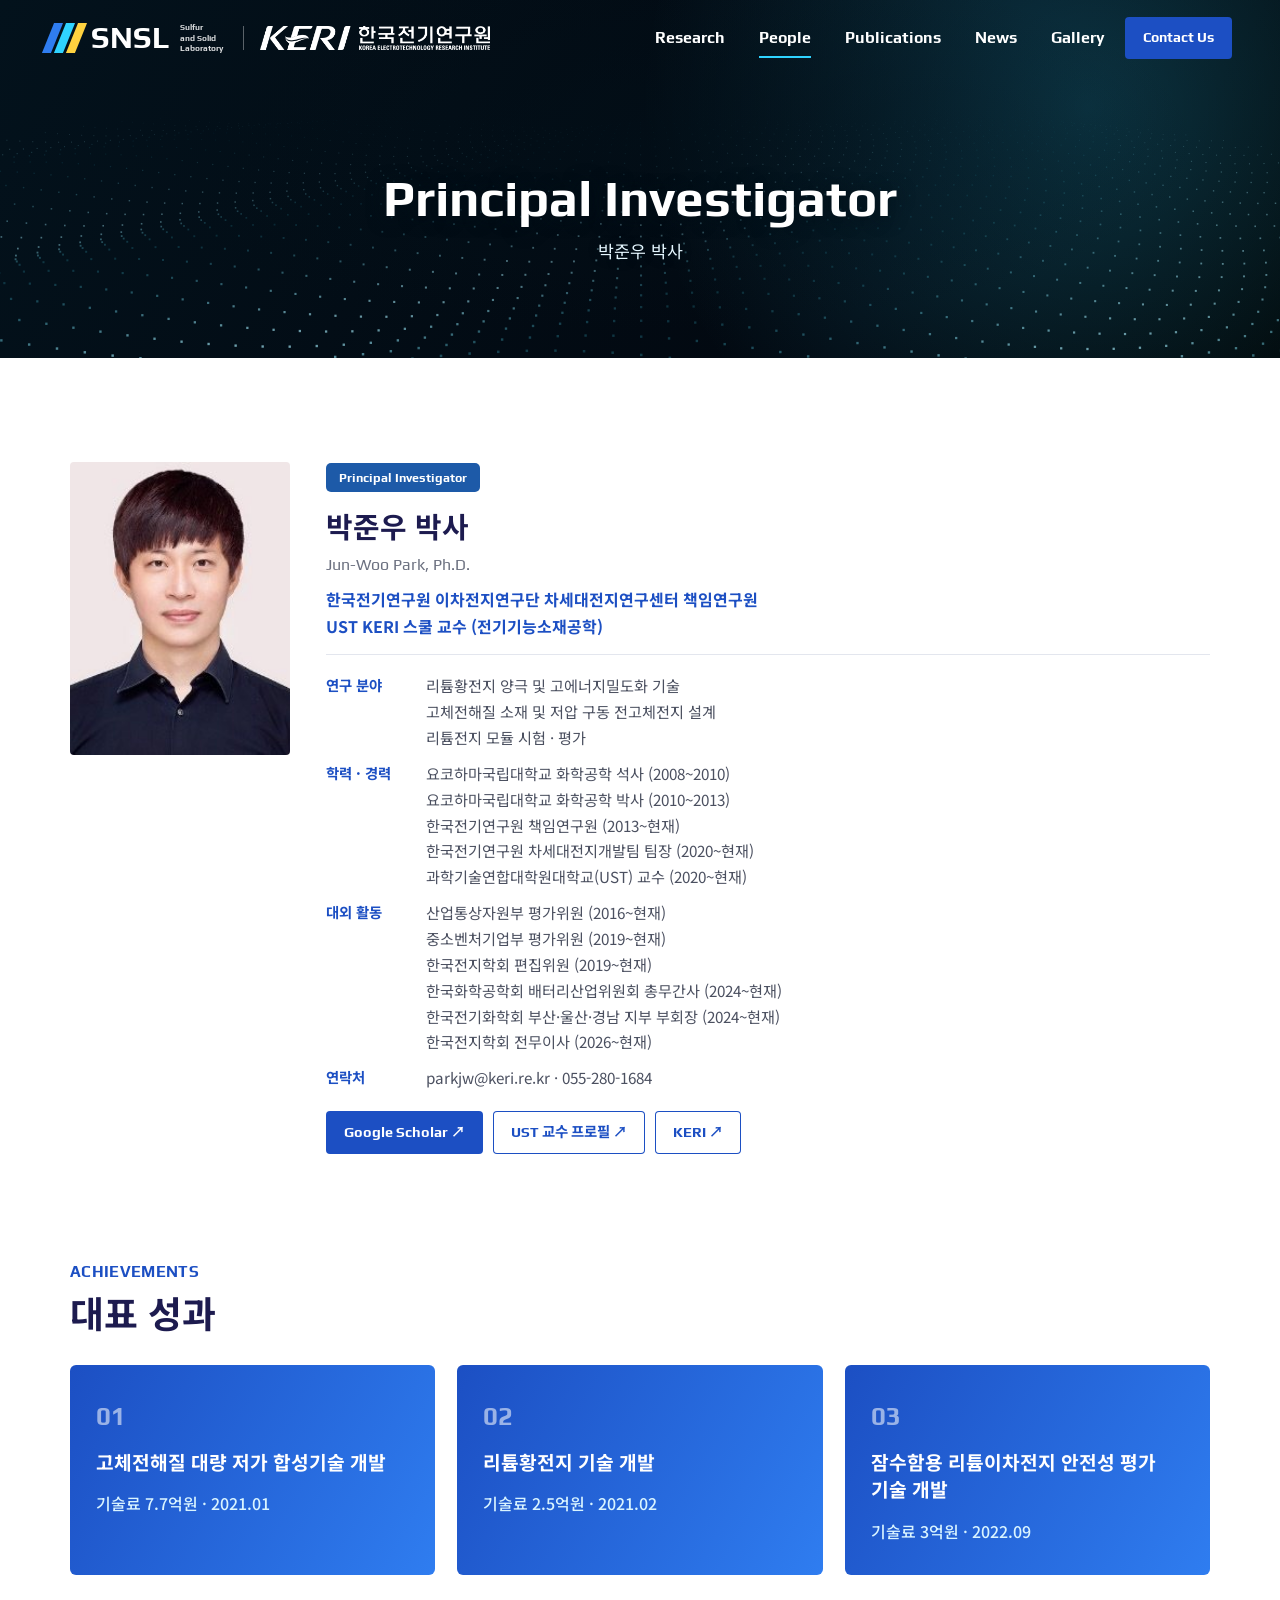
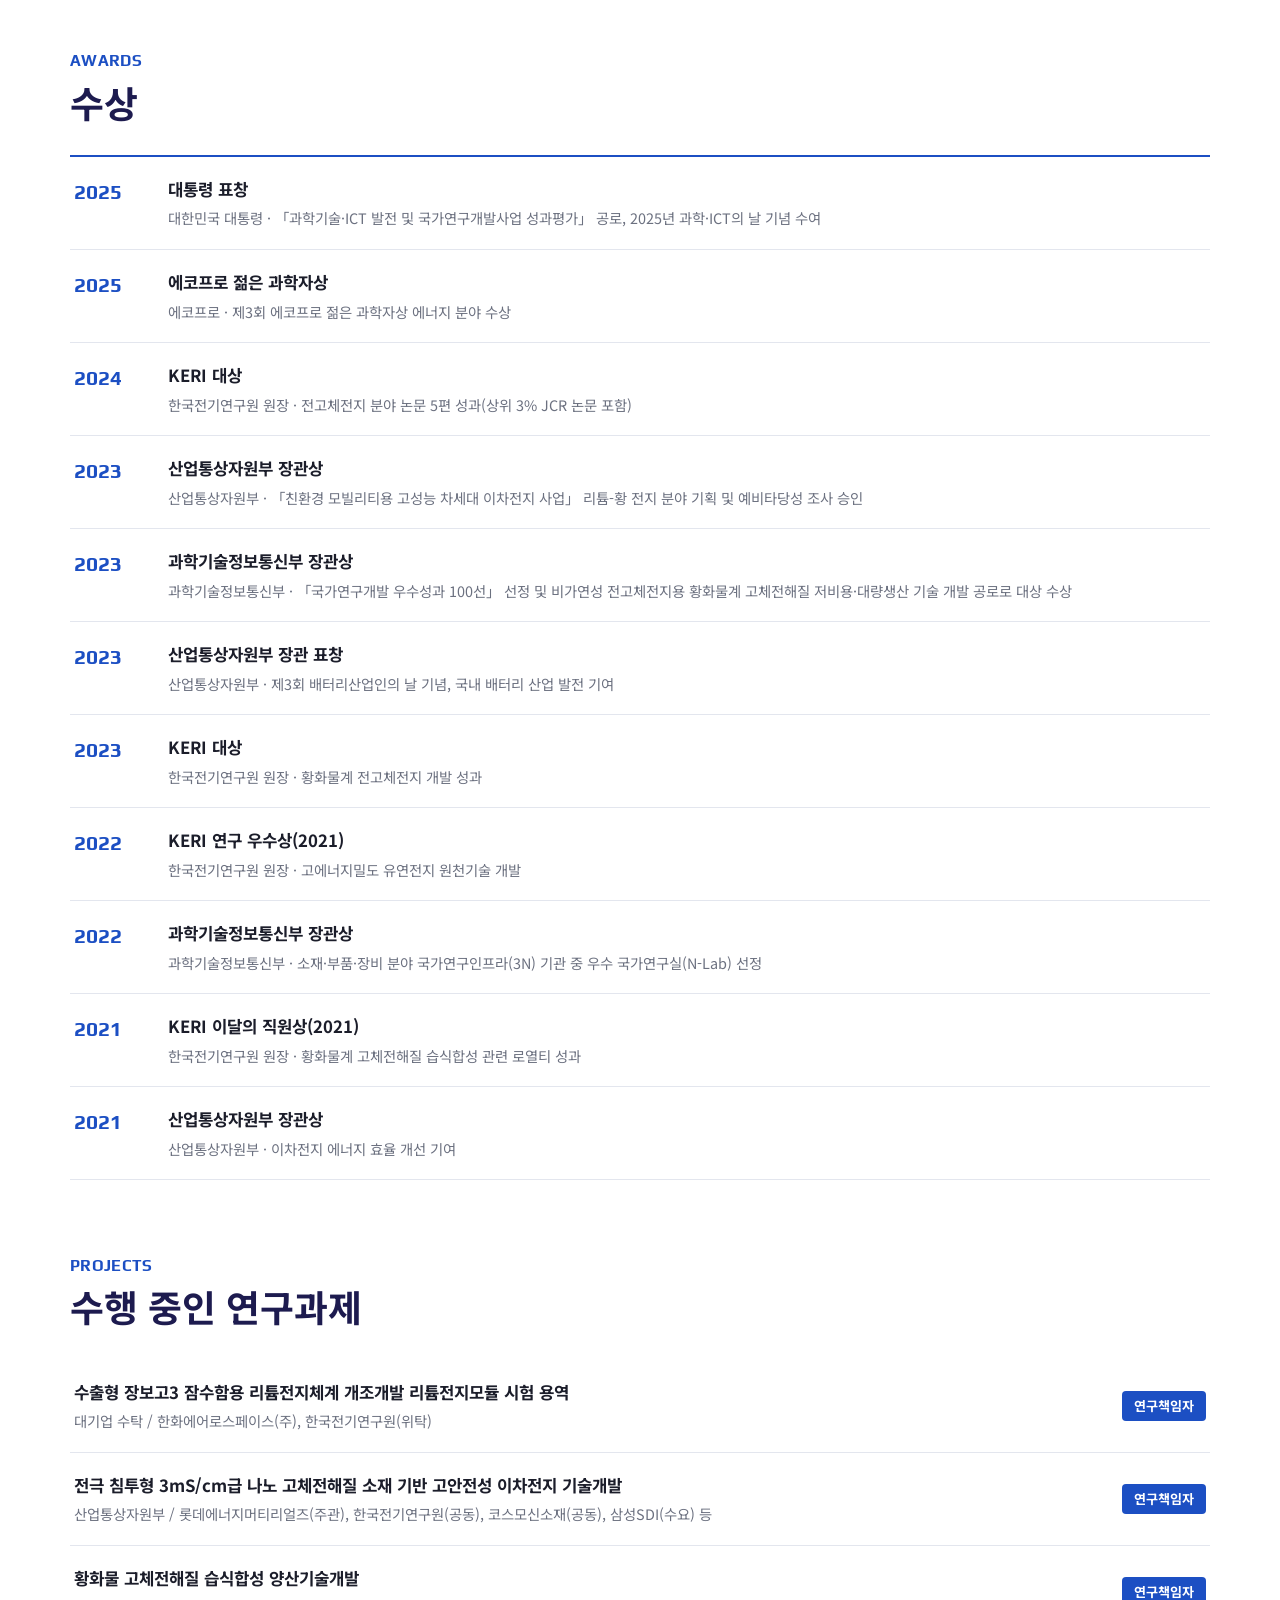
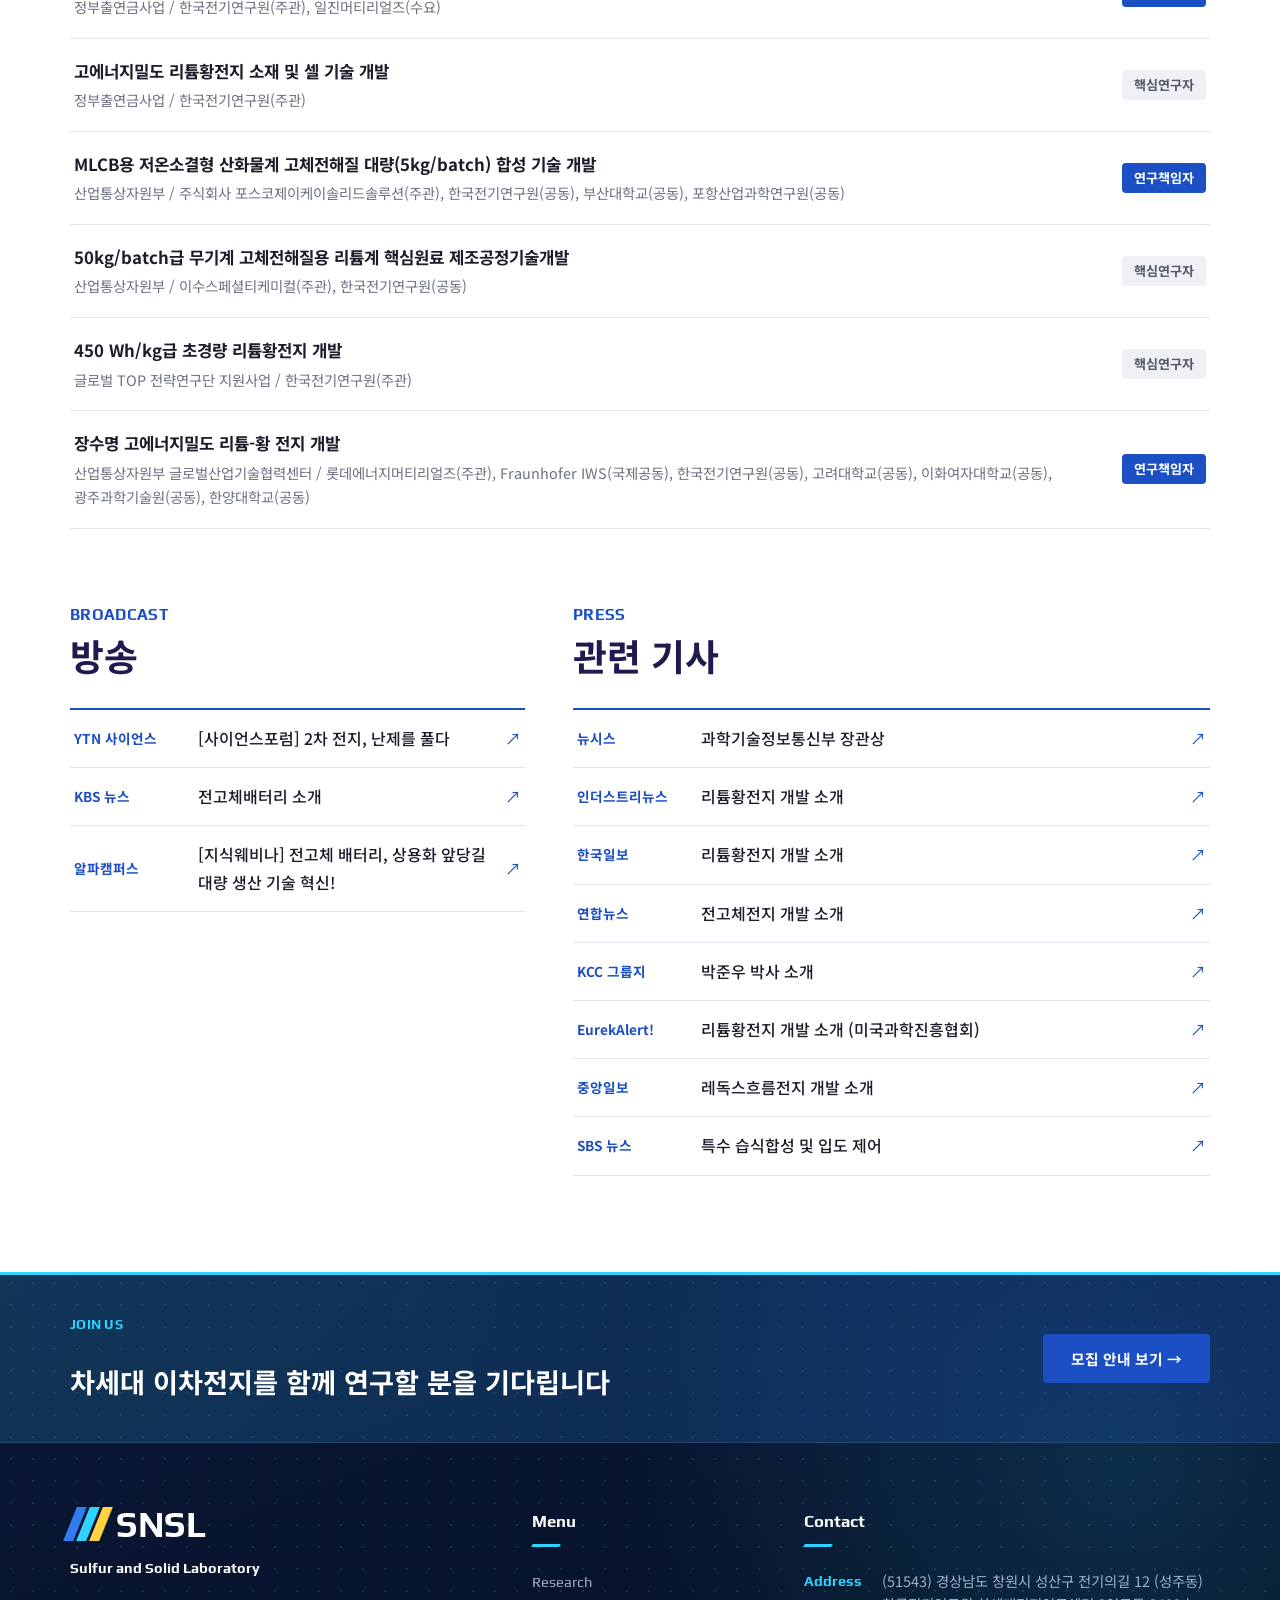
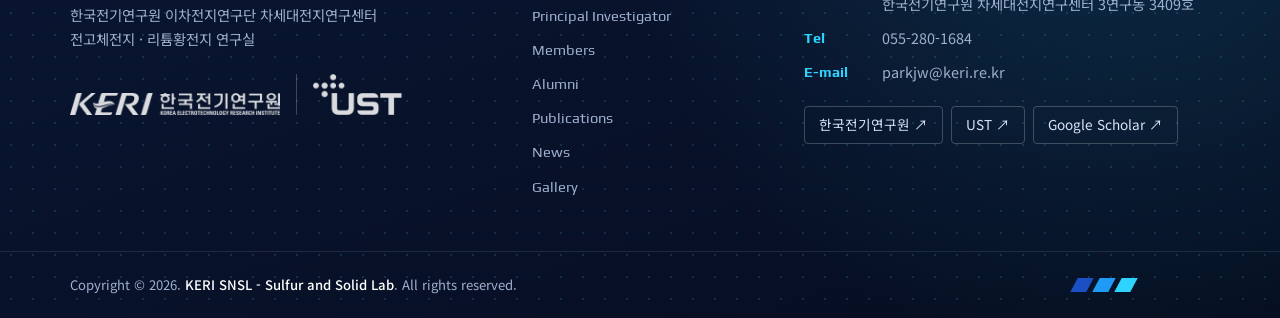
==== professor.html @ c1dd587c "Add files via upload" ====
<!doctype html>
<html lang="ko">
<head>
  <meta charset="utf-8">
  <meta name="viewport" content="width=device-width, initial-scale=1">
  <title>Principal Investigator | KERI SNSL</title>
  <link rel="preconnect" href="https://fonts.googleapis.com">
  <link rel="preconnect" href="https://fonts.gstatic.com" crossorigin>
  <link href="https://fonts.googleapis.com/css2?family=Noto+Sans+KR:wght@400;500;700&family=Play:wght@400;700&display=swap" rel="stylesheet">
  <link rel="stylesheet" href="style.css">
</head>
<body data-page="professor" data-title="Principal Investigator" data-sub="박준우 박사">
<main>
  <section class="section gray">
    <div class="wrap">
      <div class="pi reveal" id="piCard"></div>
    </div>
  </section>

  <section class="section">
    <div class="wrap">
      <header class="head left reveal"><p class="eyebrow">Achievements</p><h2>대표 성과</h2></header>
      <div class="ach-grid reveal" id="piAchievements"></div>
    </div>
  </section>

  <section class="section gray">
    <div class="wrap">
      <header class="head left reveal"><p class="eyebrow">Awards</p><h2>수상</h2></header>
      <ul class="award-list reveal" id="piAwards"></ul>
    </div>
  </section>

  <section class="section">
    <div class="wrap">
      <header class="head left reveal"><p class="eyebrow">Projects</p><h2>수행 중인 연구과제</h2></header>
      <ul class="project-list reveal" id="piProjects"></ul>
    </div>
  </section>

  <section class="section gray">
    <div class="wrap two-col">
      <div>
        <header class="head left reveal"><p class="eyebrow">Broadcast</p><h2>방송</h2></header>
        <ul class="link-list reveal" id="piMedia"></ul>
      </div>
      <div>
        <header class="head left reveal"><p class="eyebrow">Press</p><h2>관련 기사</h2></header>
        <ul class="link-list reveal" id="piPress"></ul>
      </div>
    </div>
  </section>
</main>
<script src="data.js"></script>
<script src="main.js"></script>
</body>
</html>
---- style.css ----
:root {
  --blue: #1c4fc3;
  --blue-2: #2f7df0;
  --cyan: #2fd3ff;
  --navy: #1d1b4f;
  --navy-deep: #15245c;
  --ink: #1b1d2a;
  --muted: #6c7180;
  --line: #e3e6ee;
  --gray: #f3f3f4;
  --sulfur: #ffd23f;         /* 황(Sulfur) 포인트 색 */
  --wrap: 1180px;
  --en: "Play", "Noto Sans KR", "Malgun Gothic", sans-serif;
  --ko: "Noto Sans KR", "Malgun Gothic", "Apple SD Gothic Neo", sans-serif;
}

* { box-sizing: border-box; }
html { scroll-behavior: smooth; scroll-padding-top: 80px; }
body { margin: 0; font-family: var(--ko); color: var(--ink); background: #fff; line-height: 1.7; word-break: keep-all; overflow-x: hidden; }
a { color: inherit; text-decoration: none; }
img { max-width: 100%; display: block; }
button { font: inherit; cursor: pointer; }
p { margin: 0 0 14px; }
h3 { margin: 0; }

.wrap { max-width: var(--wrap); margin: 0 auto; padding: 0 20px; }
.section { padding: 100px 0; position: relative; }
.section.gray { background: var(--gray); }
.section.pattern { background: #fff repeating-linear-gradient(135deg, transparent 0 38px, rgba(28,79,195,.025) 38px 40px); }

/* 구역 제목 */
.head { text-align: center; margin-bottom: 48px; }
.eyebrow { margin: 0 0 6px; font-family: var(--en); font-weight: 700; font-size: 1rem; letter-spacing: .02em; text-transform: uppercase; color: var(--blue); }
.head h2 { margin: 0; font-family: var(--en); font-weight: 700; font-size: clamp(2.2rem, 5vw, 3.4rem); line-height: 1.15; color: var(--navy); }
.head.light { display: flex; align-items: center; justify-content: center; gap: 40px; }
.head.light .eyebrow, .head.light h2 { color: #fff; }

/* 스크롤하면 나타나는 효과 (스크립트가 켜졌을 때만) */
.js .reveal { opacity: 0; transform: translateY(28px); transition: opacity .7s ease, transform .7s ease; }
.js .reveal.in { opacity: 1; transform: none; }

/* ---------- 상단 ---------- */
.nav { position: fixed; inset: 0 0 auto 0; z-index: 50; height: 76px; padding: 0 clamp(16px, 4vw, 48px);
  display: flex; align-items: center; justify-content: space-between; gap: 20px; color: #fff; transition: background .3s, color .3s, box-shadow .3s; }
.nav.scrolled { background: #fff; color: var(--navy); box-shadow: 0 2px 14px rgba(20,30,80,.1); }
.brand { display: flex; align-items: center; gap: 10px; }
.brand-mark { display: flex; gap: 3px; transform: skewX(-22deg); }
.brand-mark i { width: 9px; height: 30px; background: var(--blue-2); }
.brand-mark i:nth-child(2) { background: var(--cyan); }
.brand-mark i:nth-child(3) { background: var(--sulfur); }
.brand-name { font-family: var(--en); font-weight: 700; font-size: 1.9rem; letter-spacing: .02em; line-height: 1; }
.brand-sub { font-family: var(--en); font-size: .52rem; line-height: 1.25; opacity: .85; font-weight: 700; }
.nav.scrolled .brand-sub { color: var(--blue); }
.nav-links { display: flex; gap: 34px; font-family: var(--en); font-weight: 700; font-size: 1rem; }
.nav-links a { position: relative; padding: 6px 0; }
.nav-links a::after { content: ""; position: absolute; left: 0; bottom: 0; width: 0; height: 2px; background: var(--cyan); transition: width .25s; }
.nav-links a:hover::after { width: 100%; }
.nav-right { display: flex; align-items: center; gap: 14px; }
.btn-contact { padding: 9px 18px; border-radius: 4px; background: var(--blue); color: #fff; font-family: var(--en); font-weight: 700; font-size: .88rem; }
.btn-contact:hover { background: var(--blue-2); }
.nav-toggle { display: none; background: none; border: 0; padding: 8px; color: inherit; }
.nav-toggle span { display: block; width: 24px; height: 2px; margin: 5px 0; background: currentColor; }

/* ---------- 배너 ---------- */
.hero { position: relative; height: min(100vh, 780px); min-height: 520px; background: #020810; overflow: hidden; color: #fff; }
.hero-slide { position: absolute; inset: 0; display: flex; align-items: center; opacity: 0; visibility: hidden; transition: opacity 1s ease, visibility 1s; }
.hero-slide.active { opacity: 1; visibility: visible; }
.hero-bg { position: absolute; inset: 0; background-size: cover; background-position: center; transform: scale(1.06); transition: transform 7s ease-out; }
.hero-slide.active .hero-bg { transform: none; }
.hero-bg::after { content: ""; position: absolute; inset: 0; background: linear-gradient(90deg, rgba(2,8,16,.88) 0%, rgba(2,8,16,.55) 55%, rgba(2,8,16,.25) 100%); }
.hero-slide.empty .hero-bg {
  background-image:
    radial-gradient(circle at 78% 45%, rgba(47,211,255,.22), transparent 38%),
    radial-gradient(circle at 12% 60%, rgba(28,120,160,.35), transparent 45%),
    radial-gradient(rgba(47,211,255,.28) 1px, transparent 1.4px),
    linear-gradient(120deg, #03121c 0%, #020810 60%, #000 100%);
  background-size: auto, auto, 22px 22px, auto;
}
.hero-slide.empty .hero-bg::after { background: linear-gradient(90deg, rgba(2,8,16,.5), transparent 70%); }
.hero-battery { position: absolute; right: 9%; top: 50%; width: min(22vw, 210px); transform: translateY(-50%); filter: drop-shadow(0 0 18px rgba(47,211,255,.7)); opacity: .9; }
.hero-note { position: absolute; top: 96px; right: 24px; z-index: 2; padding: 5px 12px; font-size: .76rem; border: 1px dashed rgba(255,255,255,.45); border-radius: 6px; color: rgba(255,255,255,.75); }
.hero-body { position: relative; width: 100%; max-width: var(--wrap); margin: 0 auto; padding: 40px 20px 60px; }
.hero-tag { display: inline-block; margin-bottom: 22px; font-weight: 700; font-size: clamp(1.1rem, 2.2vw, 1.5rem); letter-spacing: -.01em; }
.hero-title { display: flex; align-items: center; flex-wrap: wrap; gap: 24px; margin-bottom: 26px; }
.hero-body h1 { margin: 0; font-family: var(--en); font-weight: 400; font-size: clamp(2.1rem, 6vw, 4.2rem); line-height: 1.08; white-space: pre-line; max-width: 100%; }
.hero-body h1 b { font-weight: 700; }
.stripes { display: flex; gap: 6px; transform: skewX(-28deg); }
.stripes i { width: clamp(26px, 4vw, 44px); height: clamp(26px, 4vw, 40px); background: var(--blue); }
.stripes i:nth-child(2) { background: #1f9bf5; }
.stripes i:nth-child(3) { background: var(--cyan); }
.hero-body p { font-size: clamp(1.05rem, 2vw, 1.4rem); color: #9fe6ff; margin-bottom: 26px; max-width: 680px; }
.btn { display: inline-block; padding: 12px 28px; border-radius: 4px; background: var(--blue); color: #fff; font-weight: 700; transition: background .2s, transform .2s; }
.btn:hover { background: var(--blue-2); transform: translateY(-2px); }
.scroll-down { position: absolute; left: clamp(20px, 5vw, 60px); bottom: 14px; z-index: 3; width: 92px; height: 92px; border-radius: 50%; background: rgba(40,190,210,.75); display: grid; place-items: center; }
.scroll-down span { writing-mode: vertical-rl; font-family: var(--en); font-weight: 700; font-size: .72rem; letter-spacing: .04em; color: #dffaff; animation: bob 2s ease-in-out infinite; }
@keyframes bob { 50% { transform: translateY(8px); } }
.hero-ctrl { position: absolute; right: clamp(20px, 5vw, 60px); bottom: 34px; z-index: 3; display: flex; align-items: center; gap: 14px; }
.hero-ctrl > button { width: 42px; height: 42px; border-radius: 50%; border: 1px solid rgba(255,255,255,.5); background: none; color: #fff; }
.hero-ctrl > button:hover { background: rgba(255,255,255,.15); }
.hero-dots, .gallery-dots { display: flex; gap: 8px; }
.hero-dots button, .gallery-dots button { width: 8px; height: 8px; padding: 0; border: 0; border-radius: 4px; background: rgba(255,255,255,.55); transition: width .3s; }
.hero-dots button.active, .gallery-dots button.active { width: 24px; background: #fff; }

/* ---------- 연구 ---------- */
.intro { max-width: 760px; margin: -20px auto 44px; text-align: center; color: var(--muted); }
.research-grid { display: grid; grid-template-columns: repeat(auto-fit, minmax(230px, 1fr)); gap: 26px; max-width: 1080px; margin: 0 auto; }
.research-card { padding: 34px 22px 32px; background: #fff; border-radius: 8px; text-align: center; box-shadow: 0 6px 26px rgba(30,40,90,.08); transition: transform .3s, box-shadow .3s; }
.research-card:hover { transform: translateY(-8px); box-shadow: 0 14px 36px rgba(28,79,195,.18); }
.research-icon { width: 104px; height: 104px; margin: 0 auto 24px; border-radius: 50%; background: #f1f3fb; display: grid; place-items: center; color: var(--blue); transition: background .3s, color .3s; }
.research-card:hover .research-icon { background: var(--blue); color: #fff; }
.research-icon svg { width: 54px; height: 54px; fill: none; stroke: currentColor; stroke-width: 2; stroke-linecap: round; stroke-linejoin: round; }
.pill { display: inline-block; padding: 4px 13px; border-radius: 5px; background: #1d5aa8; color: #fff; font-family: var(--en); font-weight: 700; font-size: .78rem; }
.research-card h3 { margin: 14px 0 2px; font-size: 1.45rem; font-weight: 700; color: var(--ink); }
.research-card .en { font-family: var(--en); font-weight: 700; color: var(--blue); font-size: .95rem; margin-bottom: 10px; }
.research-card .desc { color: var(--muted); font-size: .9rem; margin: 0; }
.stats { display: grid; grid-template-columns: repeat(4, 1fr); max-width: 1080px; margin: 64px auto 0; border-top: 1px solid var(--line); }
.stat { padding: 30px 10px 0; text-align: center; }
.stat b { display: block; font-family: var(--en); font-size: 2.8rem; line-height: 1.1; color: var(--blue); font-variant-numeric: tabular-nums; }
.stat span { color: var(--muted); font-size: .92rem; }

/* ---------- 사진 자리 ---------- */
.ph { display: grid; place-items: center; text-align: center; padding: 8px; background: repeating-linear-gradient(45deg, #e6e9f0 0 12px, #eff1f6 12px 24px); color: #8b92a3; font-size: .78rem; }

/* ---------- 소식 + 사진 ---------- */
.news-wrap { display: grid; grid-template-columns: 1.15fr 1fr; gap: 28px; align-items: stretch; }
.news-item { display: grid; grid-template-columns: 96px 1fr 130px; gap: 18px; align-items: center; padding: 18px 22px; background: #fafafb; border-bottom: 1px solid var(--line); }
.news-item:last-child { border-bottom: 0; }
.news-date { text-align: center; font-family: var(--en); font-weight: 700; color: #0f6fd6; }
.news-date b { display: block; font-size: 3.2rem; line-height: 1; font-variant-numeric: tabular-nums; }
.news-date span { font-size: .8rem; letter-spacing: .08em; }
.news-item h3 { font-size: 1.1rem; font-weight: 500; white-space: nowrap; overflow: hidden; text-overflow: ellipsis; }
.news-item p { margin: 4px 0 0; color: var(--muted); font-size: .88rem; display: -webkit-box; -webkit-line-clamp: 2; -webkit-box-orient: vertical; overflow: hidden; }
.news-item > div { min-width: 0; }
.news-thumb { width: 130px; height: 90px; object-fit: cover; border-radius: 4px; }
.gallery { position: relative; min-height: 340px; border-radius: 4px; overflow: hidden; background: var(--navy); }
.gallery-tag { position: absolute; top: 24px; left: 28px; z-index: 3; padding: 5px 14px; border-radius: 3px; background: #1f6df2; color: #fff; font-family: var(--en); font-weight: 700; font-size: .82rem; }
.gallery-slide { position: absolute; inset: 0; opacity: 0; visibility: hidden; transition: opacity .8s, visibility .8s; cursor: pointer; }
.gallery-slide.active { opacity: 1; visibility: visible; }
.gallery-slide img, .gallery-slide .ph { width: 100%; height: 100%; object-fit: cover; }
.gallery-slide figcaption { position: absolute; inset: auto 0 0 0; padding: 70px 32px 30px; color: #fff; background: linear-gradient(transparent, rgba(29,27,79,.92)); }
.gallery-slide figcaption b { display: block; font-size: 1.25rem; font-weight: 500; }
.gallery-slide figcaption span { font-size: .85rem; opacity: .75; }
.gallery-slide { margin: 0; }
.gallery-dots { position: absolute; right: 26px; bottom: 28px; z-index: 3; }

/* ---------- 대표 논문 (파란 띠) ---------- */
.section.blue { background: linear-gradient(100deg, var(--blue) 0%, #2a6fe8 55%, #55b3ff 100%); padding-bottom: 70px; overflow: hidden; }
.round { width: 48px; height: 48px; border-radius: 50%; border: 1px solid rgba(255,255,255,.6); background: none; color: #fff; font-size: 1.1rem; flex: none; }
.round:hover { background: rgba(255,255,255,.18); }
.hl-track { display: flex; gap: 26px; padding: 6px max(20px, calc((100vw - var(--wrap)) / 2 + 20px)) 20px; overflow-x: auto; scroll-snap-type: x mandatory; scrollbar-width: none; }
.hl-track::-webkit-scrollbar { display: none; }
.hl-card { position: relative; flex: 0 0 min(360px, 82vw); min-height: 300px; padding: 38px 34px 90px; background: rgba(255,255,255,.86); border-radius: 4px; scroll-snap-align: center; overflow: hidden; display: block; transition: background .3s, transform .3s; }
.hl-card:hover { background: #fff; transform: translateY(-6px); }
.hl-card .year { font-family: var(--en); font-weight: 700; font-size: 1.5rem; color: var(--blue); }
.hl-card h3 { margin: 6px 0 14px; font-family: var(--en); font-weight: 400; font-size: 1.2rem; line-height: 1.45; display: -webkit-box; -webkit-line-clamp: 3; -webkit-box-orient: vertical; overflow: hidden; }
.hl-card p { margin: 0; padding-right: 70px; color: #555b6b; font-size: .86rem; display: -webkit-box; -webkit-line-clamp: 4; -webkit-box-orient: vertical; overflow: hidden; }
.hl-card p em { color: var(--ink); }
.hl-view { position: absolute; right: -30px; bottom: 0; width: 140px; height: 130px; background: #c3c6cf; transform: skewX(-28deg); transition: background .3s; }
.hl-card:hover .hl-view { background: var(--blue); }
.hl-view-text { position: absolute; right: 30px; bottom: 50px; color: #fff; font-family: var(--en); font-weight: 700; font-size: .85rem; }
.hl-more { text-align: center; margin: 26px 0 0; }
.hl-more a { color: #fff; font-weight: 500; border-bottom: 1px solid rgba(255,255,255,.6); padding-bottom: 2px; }

/* ---------- 전체 실적 ---------- */
.pub-tools { display: flex; flex-wrap: wrap; justify-content: space-between; gap: 14px; margin-bottom: 20px; }
.tabs { display: flex; flex-wrap: wrap; gap: 6px; }
.tabs button { padding: 9px 18px; border: 1px solid var(--line); border-radius: 4px; background: #fff; font-size: .93rem; color: var(--muted); }
.tabs button.active { background: var(--blue); border-color: var(--blue); color: #fff; font-weight: 700; }
.tabs button em { font-style: normal; opacity: .7; margin-left: 5px; font-size: .85em; }
.pub-filters { display: flex; gap: 8px; }
.pub-filters select, .pub-filters input { padding: 9px 12px; border: 1px solid var(--line); border-radius: 4px; font: inherit; font-size: .92rem; background: #fff; }
.pub-filters input { width: 210px; }
.pub-year { margin: 34px 0 10px; font-family: var(--en); font-size: 1.7rem; color: var(--blue); }
.pub { display: grid; grid-template-columns: 78px 1fr; gap: 18px; padding: 18px 4px; border-bottom: 1px solid var(--line); }
.badge { align-self: start; padding: 3px 0; border-radius: 4px; text-align: center; font-size: .76rem; font-weight: 700; }
.badge.paper { background: #e4ecfb; color: var(--blue); }
.badge.patent { background: #fff2c4; color: #7a5b00; }
.badge.conference { background: #dff5ee; color: #17694a; }
.pub-title { font-weight: 500; font-size: 1.03rem; }
a.pub-title:hover { color: var(--blue); text-decoration: underline; }
.pub-meta { color: var(--muted); font-size: .88rem; }
.pub-empty { padding: 40px; text-align: center; color: var(--muted); }

/* ---------- 구성원 ---------- */
.pi { display: grid; grid-template-columns: 220px 1fr; gap: 36px; padding: 32px; background: #fff; border-radius: 8px; box-shadow: 0 6px 26px rgba(30,40,90,.07); margin-bottom: 20px; }
.pi .photo { width: 220px; aspect-ratio: 3 / 4; object-fit: cover; border-radius: 4px; }
.pi h3 { font-size: 1.8rem; color: var(--navy); }
.pi .en { font-family: var(--en); color: var(--muted); margin: 0; }
.pi .role { color: var(--blue); font-weight: 700; margin: 8px 0 14px; }
.pi ul { margin: 0 0 14px; padding-left: 18px; color: var(--muted); }
.group-title { display: flex; align-items: center; gap: 12px; margin: 44px 0 18px; font-size: 1.2rem; color: var(--navy); }
.group-title::before { content: ""; width: 16px; height: 16px; background: var(--blue); transform: skewX(-24deg); }
.people { display: grid; grid-template-columns: repeat(auto-fill, minmax(190px, 1fr)); gap: 20px; }
.person { background: #fff; border-radius: 6px; overflow: hidden; box-shadow: 0 4px 16px rgba(30,40,90,.06); }
.person .photo { width: 100%; aspect-ratio: 1; object-fit: cover; }
.person .info { padding: 14px 16px 16px; }
.person b { display: block; font-size: 1.05rem; }
.person .role { color: var(--blue); font-size: .85rem; font-weight: 500; }
.person .topic { color: var(--muted); font-size: .85rem; }

/* ---------- 모집 ---------- */
.join { background: linear-gradient(120deg, #03121c, #0b2a4a); color: #fff; text-align: center; }
.join .head { margin-bottom: 24px; }
.join .head .eyebrow { color: var(--cyan); }
.join p { max-width: 720px; margin: 0 auto 10px; opacity: .88; }
.chips { list-style: none; display: flex; flex-wrap: wrap; justify-content: center; gap: 8px; padding: 0; margin: 20px 0 28px; }
.chips li { padding: 5px 14px; border-radius: 4px; background: rgba(255,255,255,.1); border: 1px solid rgba(255,255,255,.22); font-size: .88rem; }

/* ---------- 하단 ---------- */
.footer { background: var(--navy-deep); color: #8f9cc4; padding: 56px 0 0; font-size: .92rem; }
.footer-grid { display: flex; flex-wrap: wrap; justify-content: space-between; gap: 30px; padding-bottom: 36px; }
.footer h3 { font-family: var(--en); color: #d5dcf5; font-size: 1rem; margin: 0 0 8px; }
.footer p { margin: 0 0 22px; }
.footer-org { text-align: right; }
.footer-org strong { display: block; color: #fff; font-size: 1.35rem; }
.footer-links { list-style: none; margin: 14px 0 0; padding: 0; display: flex; justify-content: flex-end; gap: 18px; }
.footer-links a:hover { color: var(--cyan); }
.copyright { margin: 0; padding: 24px 20px; text-align: center; border-top: 1px solid rgba(255,255,255,.1); font-size: .84rem; }
.copyright b { color: #fff; font-weight: 500; }
.to-top { position: fixed; right: 26px; bottom: 26px; z-index: 40; width: 52px; height: 52px; border-radius: 50%; background: var(--blue); color: #fff; display: grid; place-items: center; font-size: 1.2rem; box-shadow: 0 6px 18px rgba(28,79,195,.4); opacity: 0; pointer-events: none; transition: opacity .3s; }
.to-top.show { opacity: 1; pointer-events: auto; }

.lightbox { position: fixed; inset: 0; z-index: 100; display: grid; place-items: center; background: rgba(3,8,20,.93); padding: 20px; }
.lightbox[hidden] { display: none; }
.lightbox figure { margin: 0; max-width: 1100px; }
.lightbox img { max-height: 82vh; margin: 0 auto; }
.lightbox figcaption { color: #fff; text-align: center; margin-top: 12px; }
.lightbox-close { position: absolute; top: 14px; right: 22px; background: none; border: 0; color: #fff; font-size: 2.4rem; }

/* ---------- 좁은 화면 ---------- */
/* ---------- 하위 페이지 ---------- */
.nav-links a.active::after { width: 100%; }
.subhero { position: relative; padding: 150px 0 64px; color: #fff; background:
  radial-gradient(circle at 85% 30%, rgba(47,211,255,.22), transparent 40%),
  radial-gradient(rgba(47,211,255,.25) 1px, transparent 1.4px),
  linear-gradient(120deg, #03121c 0%, #020810 70%, #000 100%);
  background-size: auto, 22px 22px, auto; }
.crumb { font-family: var(--en); font-size: .85rem; color: #8fdcf5; margin-bottom: 10px; }
.crumb a:hover { color: #fff; }
.subhero-title { display: flex; align-items: center; gap: 22px; flex-wrap: wrap; }
.subhero h1 { margin: 0; font-family: var(--en); font-size: clamp(2.2rem, 6vw, 3.6rem); line-height: 1.1; }
.subhero-title + p { margin: 12px 0 0; color: #9fe6ff; font-size: 1.1rem; }
.wrap.narrow { max-width: 900px; }
a.research-card { display: block; }
.more { display: flex; flex-wrap: wrap; justify-content: center; gap: 12px; margin: 36px 0 0; }
.btn-line { padding: 10px 22px; border: 1px solid var(--blue); border-radius: 4px; color: var(--blue); font-weight: 500; font-size: .93rem; transition: background .2s, color .2s; }
.btn-line:hover { background: var(--blue); color: #fff; }
.news-list.full .news-item { background: #fff; grid-template-columns: 96px 1fr 210px; padding: 22px 24px; }
.news-list.full .news-thumb { width: 210px; height: 136px; }
.news-thumb { object-position: center 22%; }
.news-list.full .news-item h3 { white-space: normal; }
.news-list.full .news-item p { -webkit-line-clamp: 3; }
@media (max-width: 640px) { .news-list.full .news-item { grid-template-columns: 70px 1fr; } }

.r-row { display: grid; grid-template-columns: 1fr 1.1fr; gap: 48px; align-items: center; padding: 48px 0; border-bottom: 1px solid var(--line); scroll-margin-top: 80px; }
.r-row:first-child { padding-top: 0; }
.r-row:last-child { border-bottom: 0; padding-bottom: 0; }
.r-row:nth-child(even) .r-img { order: 2; }
.r-img { width: 100%; aspect-ratio: 4 / 3; object-fit: cover; border-radius: 6px; }
.r-head { display: flex; align-items: center; gap: 14px; margin-bottom: 14px; }
.research-icon.small { width: 60px; height: 60px; margin: 0; }
.research-icon.small svg { width: 32px; height: 32px; }
.r-text h2 { margin: 0; font-size: 2rem; color: var(--navy); }
.r-text .en { font-family: var(--en); font-weight: 700; color: var(--blue); margin-bottom: 16px; }
.r-text p { color: #4b5060; }
.topics { margin: 8px 0 0; padding-left: 20px; color: #4b5060; }

.gallery-grid { display: grid; grid-template-columns: repeat(3, 1fr); gap: 16px; }
.gallery-item { position: relative; margin: 0; border-radius: 4px; overflow: hidden; aspect-ratio: 4 / 3; cursor: pointer; }
.gallery-item img, .gallery-item .ph { width: 100%; height: 100%; object-fit: cover; transition: transform .4s; }
.gallery-item:hover img { transform: scale(1.06); }
.gallery-item figcaption { position: absolute; inset: auto 0 0 0; padding: 30px 16px 12px; color: #fff; font-size: .92rem; background: linear-gradient(transparent, rgba(29,27,79,.9)); }

.contact-grid { display: grid; grid-template-columns: 2fr 1fr 1fr; gap: 20px; margin-bottom: 24px; }
.contact-card { padding: 26px; border: 1px solid var(--line); border-top: 3px solid var(--blue); border-radius: 4px; }
.contact-card h3 { font-family: var(--en); color: var(--blue); margin-bottom: 8px; }
.contact-card p { margin: 0; color: #4b5060; }
.map { width: 100%; height: 360px; border-radius: 4px; }
.pi .pill { margin-bottom: 10px; }

iframe.map { display: block; border: 1px solid var(--line); }
#mapBox .more { margin-top: 16px; }
.join .mail-note { margin: 14px auto 0; font-size: .95rem; color: #9fe6ff; opacity: 1; }
.join .mail-note b { font-size: 1.1rem; color: #fff; }

/* ---------- People · News 페이지: 회색 바탕을 없애고 전부 흰색으로 통일 ---------- */
body:is([data-page="professor"], [data-page="members"], [data-page="alumni"], [data-page="news"]) .section.gray { background: #fff; }
body:is([data-page="professor"], [data-page="members"], [data-page="alumni"], [data-page="news"]) :is(.pi, .member, .alum) { box-shadow: none; border: 1px solid var(--line); }
/* 테두리 선 없애 보기 (PI 소개, 구성원 카드). 다시 선을 넣으려면 아래 두 줄을 지우세요 */
body:is([data-page="professor"], [data-page="members"]) :is(.pi, .member) { border: 0; padding-left: 0; padding-right: 0; }
body[data-page="members"] .member-list { gap: 12px 48px; }
/* 졸업생도 상자 선 없이, 사람 사이에 얇은 구분선만 */
body[data-page="alumni"] .alum { border: 0; border-bottom: 1px solid var(--line); border-radius: 0; padding-left: 4px; padding-right: 4px; }
body[data-page="alumni"] .alum-list { gap: 0; border-top: 2px solid var(--blue); }
body[data-page="alumni"] .alum-note { margin-bottom: 24px; }
body[data-page="professor"] .section { padding: 72px 0 0; }
body[data-page="professor"] main .section:last-child { padding-bottom: 96px; }
body[data-page="professor"] .pi { margin-bottom: 0; }
body[data-page="professor"] :is(.award-list, .link-list) { border-top: 2px solid var(--blue); }
body[data-page="professor"] :is(.award-list li, .link-list a) { padding-left: 4px; padding-right: 4px; }
body[data-page="news"] .news-list.full { border-top: 2px solid var(--blue); }
body[data-page="news"] .news-list.full .news-item { padding-left: 4px; padding-right: 4px; }

/* ---------- 하위 페이지 제목: 물결 배경 + 가운데 정렬 (main.js 의 WAVE_TITLE 로 켜고 끔) ---------- */
.subhero.wave { overflow: hidden; padding: 170px 0 92px; text-align: center; background:
  radial-gradient(circle at 85% 30%, rgba(47,211,255,.22), transparent 40%),
  linear-gradient(120deg, #03121c 0%, #020810 70%, #000 100%); }
/* 충전되는 배터리 그림: 칸이 왼쪽부터 차례로 켜졌다 꺼집니다 */
.subhero-battery { position: absolute; right: max(4%, calc((100vw - var(--wrap)) / 2)); top: 54%; width: min(20vw, 210px); transform: translateY(-50%) rotate(-8deg); opacity: .75; filter: drop-shadow(0 0 14px rgba(47,211,255,.7)); }
.subhero-battery .cell { fill: #2fd3ff; stroke: none; opacity: .08; animation: cellCharge 3.600s ease-in-out infinite; }
.subhero-battery .cell:nth-of-type(4) { animation-delay: .45s; }
.subhero-battery .cell:nth-of-type(5) { animation-delay: .9s; }
.subhero-battery .cell:nth-of-type(6) { animation-delay: 1.350s; fill: var(--sulfur); }
@keyframes cellCharge { 0%, 100% { opacity: .08; } 35%, 70% { opacity: .8; } }
@media (max-width: 900px) { .subhero-battery { opacity: .22; width: 150px; right: 4%; } }
@media (prefers-reduced-motion: reduce) { .subhero-battery .cell { animation: none; opacity: .5; } }
.subhero.wave::after { content: ""; position: absolute; inset: 0; background: radial-gradient(ellipse at 50% 40%, rgba(2,16,25,.55) 0%, transparent 62%); pointer-events: none; }
.subhero-fx { position: absolute; inset: 0; width: 100%; height: 100%; }
.subhero.wave .wrap { position: relative; z-index: 1; }
.subhero.wave .crumb { display: none; }
.subhero.wave .subhero-title { justify-content: center; }
.subhero .stripes, .hero .stripes { display: none; }   /* 제목 옆 사선 3칸 숨김 (하위 페이지 + 첫 페이지 배너). 다시 보이게 하려면 이 줄을 지우세요 */
.subhero-bolt, .subhero-battery { display: none !important; }   /* 번개·배터리 그림은 숨김. 다시 보이게 하려면 이 줄을 지우세요 */
/* 왼쪽의 네온 번개와 주변에서 반짝이는 점 */
.subhero-bolt { position: absolute; left: max(2%, calc((100vw - var(--wrap)) / 2 - 10px)); top: 54%; width: min(24vw, 250px); transform: translateY(-50%); overflow: visible; }
.subhero-bolt .bolt { fill: rgba(47,211,255,.06); stroke: #5eeaff; stroke-width: 3; stroke-linejoin: round; filter: drop-shadow(0 0 6px #2fd3ff) drop-shadow(0 0 18px rgba(47,211,255,.8)); animation: boltGlow 3s ease-in-out infinite; }
.subhero-bolt .spark { fill: #4fd8e8; opacity: .15; animation: sparkle 4s ease-in-out infinite; }
@keyframes boltGlow { 50% { stroke: #c8f8ff; filter: drop-shadow(0 0 10px #5eeaff) drop-shadow(0 0 30px rgba(47,211,255,1)); } }
@keyframes sparkle { 50% { opacity: .9; } }
@media (max-width: 900px) { .subhero-bolt { opacity: .3; width: 170px; left: 0; } }
@media (prefers-reduced-motion: reduce) { .subhero-bolt .bolt, .subhero-bolt .spark { animation: none; } .subhero-bolt .spark { opacity: .5; } }
.subhero.wave h1 { font-size: clamp(2.2rem, 5vw, 3.2rem); text-shadow: 0 2px 18px rgba(2,16,25,.8); }
.subhero.wave .subhero-title + p { color: #e6f7ff; font-size: 1.08rem; margin-top: 10px; text-shadow: 0 1px 10px rgba(2,16,25,.9); }
@media (max-width: 760px) { .subhero.wave { padding: 130px 0 64px; } }

/* ---------- 배너 애니메이션 ---------- */
.hero { background: radial-gradient(circle at 75% 45%, #0a2f4a 0%, #041423 45%, #010509 100%); }
.hero-fx { position: absolute; inset: 0; width: 100%; height: 100%; z-index: 0; pointer-events: none; }
.hero-slides { position: absolute; inset: 0; z-index: 1; }
.hero-ctrl { z-index: 3; }
.hero-slide.empty .hero-bg { background-image: radial-gradient(circle at 78% 45%, rgba(47,211,255,.16), transparent 40%); background-size: auto; }
.hero-slide.empty .hero-bg::after { background: linear-gradient(90deg, rgba(1,5,9,.72) 0%, rgba(1,5,9,.25) 55%, transparent 100%); }
.hero-battery { opacity: .55; animation: batteryPulse 4s ease-in-out infinite; }
@keyframes batteryPulse { 50% { filter: drop-shadow(0 0 34px rgba(47,211,255,.95)); opacity: .8; } }
/* 슬라이드가 바뀔 때 글자가 아래에서 차례로 올라옴 */
.hero-slide.active .hero-tag, .hero-slide.active .hero-title, .hero-slide.active .hero-body p, .hero-slide.active .hero-body .btn { animation: heroUp .9s cubic-bezier(.2,.7,.2,1) both; }
.hero-slide.active .hero-title { animation-delay: .12s; }
.hero-slide.active .hero-body p { animation-delay: .26s; }
.hero-slide.active .hero-body .btn { animation-delay: .4s; }
.hero-slide.active .stripes i { animation: stripeIn .7s cubic-bezier(.2,.7,.2,1) both; }
.hero-slide.active .stripes i:nth-child(1) { animation-delay: .45s; }
.hero-slide.active .stripes i:nth-child(2) { animation-delay: .55s; }
.hero-slide.active .stripes i:nth-child(3) { animation-delay: .65s; }
@keyframes heroUp { from { opacity: 0; transform: translateY(34px); } }
@keyframes stripeIn { from { opacity: 0; transform: translateX(-40px); } }
@media (prefers-reduced-motion: reduce) {
  .hero-battery, .hero-slide.active .hero-tag, .hero-slide.active .hero-title, .hero-slide.active .hero-body p, .hero-slide.active .hero-body .btn, .hero-slide.active .stripes i { animation: none; }
}

/* ---------- SNSL 심볼 로고 ---------- */
.brand-symbol { flex: none; width: 42px; height: 42px; }
.brand-symbol .s { stroke: var(--sulfur); transition: stroke .3s; }
.nav.scrolled .brand-symbol .s { stroke: #f2a900; }      /* 흰 배경에서는 조금 진한 노랑 */
.footer .brand-symbol { width: 50px; height: 50px; }
@media (max-width: 640px) { .brand-symbol { width: 36px; height: 36px; } }

/* 휴대폰: 상단이 좁아 Contact Us 버튼은 숨기고 펼침 메뉴 안에 넣습니다 */
.btn-contact { white-space: nowrap; }
.nav-links .mobile-only { display: none; }
@media (max-width: 640px) {
  .btn-contact { display: none; }
  .nav-links .mobile-only { display: block; }
  .nav { gap: 12px; }
  .brand-name { font-size: 1.6rem; }
}

/* ---------- 하단 (새 디자인) ---------- */
.footer { padding: 0; color: #9fb0cf; background:
  radial-gradient(circle at 88% 30%, rgba(47,211,255,.14), transparent 42%),
  radial-gradient(rgba(47,211,255,.16) 1px, transparent 1.4px),
  linear-gradient(160deg, #0b1838 0%, #050d1f 100%);
  background-size: auto, 22px 22px, auto; }
.footer-cta { background: linear-gradient(100deg, rgba(47,211,255,.16), rgba(28,79,195,.28)); border-top: 3px solid var(--cyan); border-bottom: 1px solid rgba(255,255,255,.1); }
.footer-cta .eyebrow { color: var(--cyan) !important; }
.footer-bottom .wrap { padding-right: 96px; }
.footer-cta .wrap { display: flex; flex-wrap: wrap; align-items: center; justify-content: space-between; gap: 20px; padding-top: 38px; padding-bottom: 38px; }
.footer-cta .eyebrow { color: #d6efff; font-size: .85rem; }
.footer-cta h2 { margin: 0; color: #fff; font-size: clamp(1.25rem, 2.6vw, 1.7rem); }
.footer-cta .btn { flex: none; }
body[data-page="contact"] .footer-cta { display: none; }
.footer-grid { display: grid; grid-template-columns: 1.5fr .8fr 1.5fr; gap: 56px; padding-top: 64px; padding-bottom: 52px; }
.footer .brand { color: #fff; margin-bottom: 14px; }
.footer .brand-name { font-size: 2.2rem; }
.footer .brand-mark i { height: 34px; width: 10px; }
.footer-name { font-family: var(--en); font-weight: 700; color: #fff; font-size: 1.05rem; margin: 0 0 8px; }
.footer-brand p { margin: 0 0 22px; font-size: .9rem; line-height: 1.7; }
.footer-orgs { display: flex; align-items: center; gap: 16px; }
.footer-orgs img { height: 22px; filter: brightness(0) invert(1); opacity: .85; }
.footer-orgs { flex-wrap: wrap; row-gap: 14px; }
/* UST 마크는 위에 점 무늬가 있어서, 글자 높이가 KERI 글자(22px)와 같아지도록 그림 전체를 41px 로 키우고 아래쪽을 맞춥니다. */
.footer-orgs { flex-wrap: nowrap; column-gap: 16px; align-items: flex-end; }
.footer-orgs img.ust { height: 41px; filter: none; padding-left: 16px; border-left: 1px solid rgba(255,255,255,.25); box-sizing: content-box; }
.footer-orgs span { padding-left: 16px; border-left: 1px solid rgba(255,255,255,.25); font-family: var(--en); font-weight: 700; color: #fff; opacity: .85; font-size: .95rem; }
.footer h3 { position: relative; margin: 0 0 22px; padding-bottom: 12px; font-family: var(--en); font-size: 1.05rem; color: #fff; }
.footer h3::after { content: ""; position: absolute; left: 0; bottom: 0; width: 28px; height: 3px; background: var(--cyan); transform: skewX(-28deg); }
.footer-menu { list-style: none; margin: 0; padding: 0; display: grid; gap: 9px; font-family: var(--en); }
.footer-menu a, .footer-links a { transition: color .2s, padding .2s; }
.footer-menu a:hover { color: var(--cyan); padding-left: 6px; }
.footer-contact { display: grid; grid-template-columns: 66px 1fr; gap: 10px 12px; margin: 0 0 22px; font-size: .9rem; }
.footer-contact dt { font-family: var(--en); font-weight: 700; color: var(--cyan); }
.footer-contact dd { margin: 0; line-height: 1.6; }
.footer-links { display: flex; flex-wrap: wrap; justify-content: flex-start; gap: 8px; margin: 0; }
.footer-links a { display: block; padding: 6px 14px; border: 1px solid rgba(255,255,255,.22); border-radius: 4px; font-size: .85rem; color: #dbe5f7; }
.footer-links a:hover { border-color: var(--cyan); color: var(--cyan); }
.footer-bottom { border-top: 1px solid rgba(255,255,255,.1); }
.footer-bottom .wrap { display: flex; align-items: center; justify-content: space-between; gap: 16px; padding-top: 22px; padding-bottom: 22px; }
.footer-bottom p { margin: 0; font-size: .82rem; }
.footer-bottom b { color: #fff; font-weight: 500; }
.footer-bottom .stripes i { width: 16px; height: 14px; }
@media (max-width: 860px) {
  .footer-grid { grid-template-columns: 1fr; gap: 40px; padding-top: 48px; }
  .footer-menu { grid-template-columns: repeat(2, 1fr); }
}

/* ---------- KERI 로고 · People 하위 메뉴 ---------- */
.brand { flex: none; }
/* 로고는 배경이 투명한 그림입니다. 어두운 배너 위에서는 흰색으로, 흰 메뉴 위에서는 원래 색으로 보입니다. */
.keri-logo { flex: none; display: flex; align-items: center; height: 24px; margin-right: auto; padding-left: 16px; border-left: 1px solid rgba(255,255,255,.35); }
.nav.scrolled .keri-logo { border-left-color: var(--line); }
.keri-logo img { height: 100%; width: auto; filter: brightness(0) invert(1); transition: filter .3s; }
.nav.scrolled .keri-logo img { filter: none; }
.keri-logo b { font-family: var(--en); font-size: 1.15rem; letter-spacing: .04em; }
@media (max-width: 1180px) { .keri-logo img { width: 92px; object-fit: cover; object-position: left; } }   /* 좁은 화면에서는 KERI 글자 부분만 */
.nav-item { position: relative; }
.nav-item > a { display: block; }          /* People 도 다른 메뉴와 같은 높이에 오도록 */
.nav-links { align-items: center; }
.nav-item .sub { position: absolute; top: 100%; left: 50%; transform: translateX(-50%); min-width: 150px; padding: 8px 0; background: #fff; border-radius: 6px; box-shadow: 0 10px 28px rgba(20,30,80,.18); opacity: 0; visibility: hidden; transition: opacity .2s, visibility .2s; }
.nav-item:hover .sub, .nav-item:focus-within .sub { opacity: 1; visibility: visible; }
.nav-item .sub a { display: block; padding: 9px 20px; color: var(--navy); font-size: .95rem; white-space: nowrap; }
.nav-item .sub a::after { display: none; }
.nav-item .sub a:hover, .nav-item .sub a.on { color: var(--blue); background: #f1f4fb; }

/* ---------- Professor 페이지 ---------- */
.head.left { text-align: left; margin-bottom: 32px; }
.head.left h2 { font-family: var(--ko); font-size: clamp(1.7rem, 3.4vw, 2.3rem); }
.pi-info { display: grid; grid-template-columns: 84px 1fr; gap: 10px 16px; margin: 0 0 20px; padding-top: 18px; border-top: 1px solid var(--line); }
.pi-info dt { color: var(--blue); font-weight: 700; font-size: .9rem; }
.pi-info dd { margin: 0; color: #4b5060; font-size: .95rem; }
.pi-links { display: flex; flex-wrap: wrap; gap: 10px; }
.pi-links a { padding: 9px 18px; border-radius: 4px; background: var(--blue); color: #fff; font-family: var(--en); font-weight: 700; font-size: .9rem; transition: background .2s; }
.pi-links a:hover { background: var(--blue-2); }
.pi-links a + a { background: #fff; color: var(--blue); box-shadow: inset 0 0 0 1px var(--blue); }
.pi-links a + a:hover { background: #f1f4fb; }
.ach-grid { display: grid; grid-template-columns: repeat(3, 1fr); gap: 22px; }
.ach { padding: 30px 26px; border-radius: 6px; background: linear-gradient(120deg, var(--blue), #2f7df0); color: #fff; }
.ach-no { display: block; font-family: var(--en); font-weight: 700; font-size: 1.6rem; opacity: .55; margin-bottom: 10px; }
.ach h3 { font-size: 1.2rem; line-height: 1.45; margin-bottom: 14px; }
.ach p { margin: 0; font-weight: 500; color: #d9f4ff; }
.award-list, .project-list, .link-list { list-style: none; margin: 0; padding: 0; }
.award-list li { display: grid; grid-template-columns: 76px 1fr; gap: 18px; padding: 18px 22px; background: #fff; border-bottom: 1px solid var(--line); }
.award-list .yr { font-family: var(--en); font-weight: 700; font-size: 1.3rem; color: var(--blue); }
.award-list b, .project-list b { font-size: 1.05rem; font-weight: 700; }
.award-list p, .project-list p { margin: 3px 0 0; color: var(--muted); font-size: .9rem; }
.project-list li { display: flex; justify-content: space-between; align-items: center; gap: 20px; padding: 18px 4px; border-bottom: 1px solid var(--line); }
.role-tag { flex: none; padding: 4px 12px; border-radius: 4px; background: #eef0f5; color: #555b6b; font-size: .82rem; font-weight: 700; }
.role-tag.lead { background: var(--blue); color: #fff; }
.two-col { display: grid; grid-template-columns: 1fr 1.4fr; gap: 48px; align-items: start; }
.link-list a { display: grid; grid-template-columns: 110px 1fr auto; gap: 14px; align-items: center; padding: 15px 18px; background: #fff; border-bottom: 1px solid var(--line); transition: background .2s; }
.link-list a:hover { background: #f1f4fb; }
.link-list .src { color: var(--blue); font-size: .85rem; font-weight: 700; }
.link-list b { font-weight: 500; }
.link-list i { font-style: normal; color: var(--blue); }

/* ---------- Members · Alumni ---------- */
.first-flush > .group-title:first-child { margin-top: 0; }
.alum-list { display: grid; gap: 14px; }
.alum { display: grid; grid-template-columns: 84px 170px 1fr; gap: 22px; align-items: center; padding: 20px 24px; background: #fff; border-radius: 6px; box-shadow: 0 4px 16px rgba(30,40,90,.06); }
.alum .photo { width: 84px; height: 84px; border-radius: 50%; object-fit: cover; }
.alum-main b { display: block; font-size: 1.15rem; }
.alum-main span { color: var(--blue); font-size: .88rem; font-weight: 500; }
.alum dl { display: grid; grid-template-columns: 76px 1fr; gap: 4px 14px; margin: 0; padding-left: 22px; border-left: 1px solid var(--line); font-size: .92rem; }
.alum dt { color: var(--muted); }
.alum dd { margin: 0; }
.alum dd.strong { font-weight: 700; color: var(--navy); }

.alum-note { margin: 0 0 10px; text-align: center; font-weight: 500; color: var(--navy); }
.alum dl { align-content: center; align-items: center; }
.alum dd.strong { position: relative; font-size: 1.1rem; padding: 14px 0; }
.alum dd.strong span { position: relative; }
/* 회사 로고: 회사 이름 바로 뒤에 흐리게 깔리는 워터마크 */
.alum-logo { position: absolute; left: 100%; top: 50%; height: 76px; width: auto; max-width: none; margin-left: -34px; transform: translateY(-50%); opacity: .2; mix-blend-mode: multiply; pointer-events: none; }
.alum dd.strong { display: inline-block; justify-self: start; }
.member-list { display: grid; grid-template-columns: repeat(2, 1fr); gap: 20px; align-items: start; }
.member { display: grid; grid-template-columns: 92px 1fr; gap: 22px; padding: 26px; background: #fff; border-radius: 6px; box-shadow: 0 4px 16px rgba(30,40,90,.06); }
.member .photo { width: 92px; height: 116px; border-radius: 4px; object-fit: cover; }
.member-head { display: flex; flex-wrap: wrap; align-items: baseline; gap: 4px 10px; margin-bottom: 12px; }
.member-head b { font-size: 1.3rem; color: var(--navy); }
.member-head span { color: var(--blue); font-weight: 700; font-size: .9rem; }
.member-head i { font-style: normal; color: var(--muted); font-size: .85rem; }
.skills { list-style: none; margin: 0 0 12px; padding: 0; }
.skills li { position: relative; padding-left: 16px; font-size: .93rem; color: #3d4252; }
.skills li::before { content: ""; position: absolute; left: 0; top: .62em; width: 8px; height: 8px; background: var(--cyan); transform: skewX(-24deg); }
.metrics { margin: 0 0 12px; padding: 8px 12px; background: #f1f4fb; border-radius: 4px; color: var(--blue); font-size: .85rem; font-weight: 500; }
.member details summary { cursor: pointer; color: var(--muted); font-size: .88rem; }
.member details summary:hover { color: var(--blue); }
.member-more { padding-top: 10px; }
.member-more h4 { margin: 8px 0 4px; font-size: .85rem; color: var(--blue); }
.member-more ul { margin: 0; padding-left: 18px; color: #4b5060; font-size: .88rem; }
@media (max-width: 900px) { .member-list { grid-template-columns: 1fr; } }
@media (max-width: 520px) { .member { grid-template-columns: 1fr; } }

/* ---------- 소식 링크 · 숫자 설명 · 실적 ---------- */
.news-item h3 a:hover { color: var(--blue); text-decoration: underline; }
.stats-note { margin: 18px 0 0; text-align: center; color: #9aa0ae; font-size: .8rem; }
.pub-meta.venue { color: var(--blue); }

/* ---------- 신입생 모집 ---------- */
.join .recruit-lead { font-size: 1.25rem; font-weight: 500; opacity: 1; margin-bottom: 18px; }
.join .recruit-course { display: inline-flex; flex-wrap: wrap; justify-content: center; align-items: center; gap: 12px; max-width: none; padding: 10px 20px; border: 1px solid rgba(255,255,255,.3); border-radius: 4px; opacity: 1; }
.recruit-course span { padding: 2px 10px; border-radius: 3px; background: var(--cyan); color: #03121c; font-size: .82rem; font-weight: 700; }
.recruit-grid { display: grid; grid-template-columns: repeat(2, 1fr); gap: 20px; margin: 34px 0 36px; text-align: left; }
.recruit-card { padding: 28px; border-radius: 6px; background: rgba(255,255,255,.07); border: 1px solid rgba(255,255,255,.14); }
.recruit-card .ach-no { color: var(--cyan); opacity: 1; font-size: 1.1rem; margin-bottom: 4px; }
.recruit-card h3 { font-size: 1.25rem; margin-bottom: 12px; }
.recruit-card ul { margin: 0; padding-left: 18px; color: #c9d6e6; font-size: .94rem; }
.recruit-card li { margin-bottom: 6px; }

@media (max-width: 980px) {
  .nav-item .sub { position: static; transform: none; opacity: 1; visibility: visible; box-shadow: none; padding: 0; border-radius: 0; background: #f6f7fa; }
  .nav-item .sub a { padding: 12px 40px; border-top: 1px solid var(--line); }
  .nav-item > a { display: block; }
  .two-col { grid-template-columns: 1fr; gap: 56px; }
}
@media (max-width: 760px) {
  .keri-logo { height: 20px; padding-left: 10px; }
  .keri-logo img { width: 77px; }
  .ach-grid, .recruit-grid { grid-template-columns: 1fr; }
  .award-list li { grid-template-columns: 56px 1fr; padding: 16px 14px; }
  .project-list li { flex-direction: column; align-items: flex-start; gap: 10px; }
  .link-list a { grid-template-columns: 1fr auto; }
  .link-list .src { grid-column: 1 / -1; }
  .alum { grid-template-columns: 64px 1fr; gap: 14px; padding: 18px; }
  .alum .photo { width: 64px; height: 64px; }
  .alum dl { grid-column: 1 / -1; padding: 14px 0 0; border-left: 0; border-top: 1px solid var(--line); }
  .pi-info { grid-template-columns: 1fr; gap: 2px; }
  .pi-info dd { margin-bottom: 10px; }
}
@media (max-width: 760px) {
  .subhero { padding: 120px 0 48px; }
  .r-row { grid-template-columns: 1fr; gap: 24px; padding: 36px 0; }
  .r-row:nth-child(even) .r-img { order: 0; }
  .gallery-grid { grid-template-columns: repeat(2, 1fr); gap: 10px; }
  .contact-grid { grid-template-columns: 1fr; }
  .map { height: 260px; }
}

@media (max-width: 1040px) { .research-grid { grid-template-columns: repeat(2, 1fr); max-width: 580px; } }
@media (max-width: 460px) { .research-grid { grid-template-columns: 1fr; } }
@media (max-width: 980px) {
  .nav-toggle { display: block; }
  .nav-links { position: absolute; top: 76px; left: 0; right: 0; flex-direction: column; gap: 0; background: #fff; color: var(--navy); box-shadow: 0 10px 24px rgba(0,0,0,.14); display: none; }
  .nav-links.open { display: flex; }
  .nav-links a { padding: 15px 24px; border-top: 1px solid var(--line); }
  .nav-links a::after { display: none; }
  .news-wrap { grid-template-columns: 1fr; }
  .gallery { min-height: 0; aspect-ratio: 4 / 3; }
}
@media (max-width: 640px) {
  .section { padding: 68px 0; }
  .brand-sub { display: none; }
  .hero-battery { opacity: .3; right: 4%; width: 34vw; }
  .hero-ctrl > button { display: none; }
  .scroll-down { width: 72px; height: 72px; }
  .stats { grid-template-columns: repeat(2, 1fr); }
  .news-item { grid-template-columns: 70px 1fr; padding: 16px 14px; }
  .news-date b { font-size: 2.4rem; }
  .news-thumb { display: none; }
  .head.light { gap: 16px; }
  .pi { grid-template-columns: 1fr; padding: 22px; }
  .pi .photo { width: 160px; }
  .pub { grid-template-columns: 1fr; gap: 8px; }
  .badge { width: 78px; }
  .pub-filters { width: 100%; }
  .pub-filters input { flex: 1; width: auto; min-width: 0; }
  .footer-org { text-align: left; }
  .footer-links { justify-content: flex-start; }
}
@media (prefers-reduced-motion: reduce) {
  html { scroll-behavior: auto; }
  .js .reveal { opacity: 1; transform: none; transition: none; }
  .hero-bg, .hero-slide, .scroll-down span { transition: none; animation: none; }
}
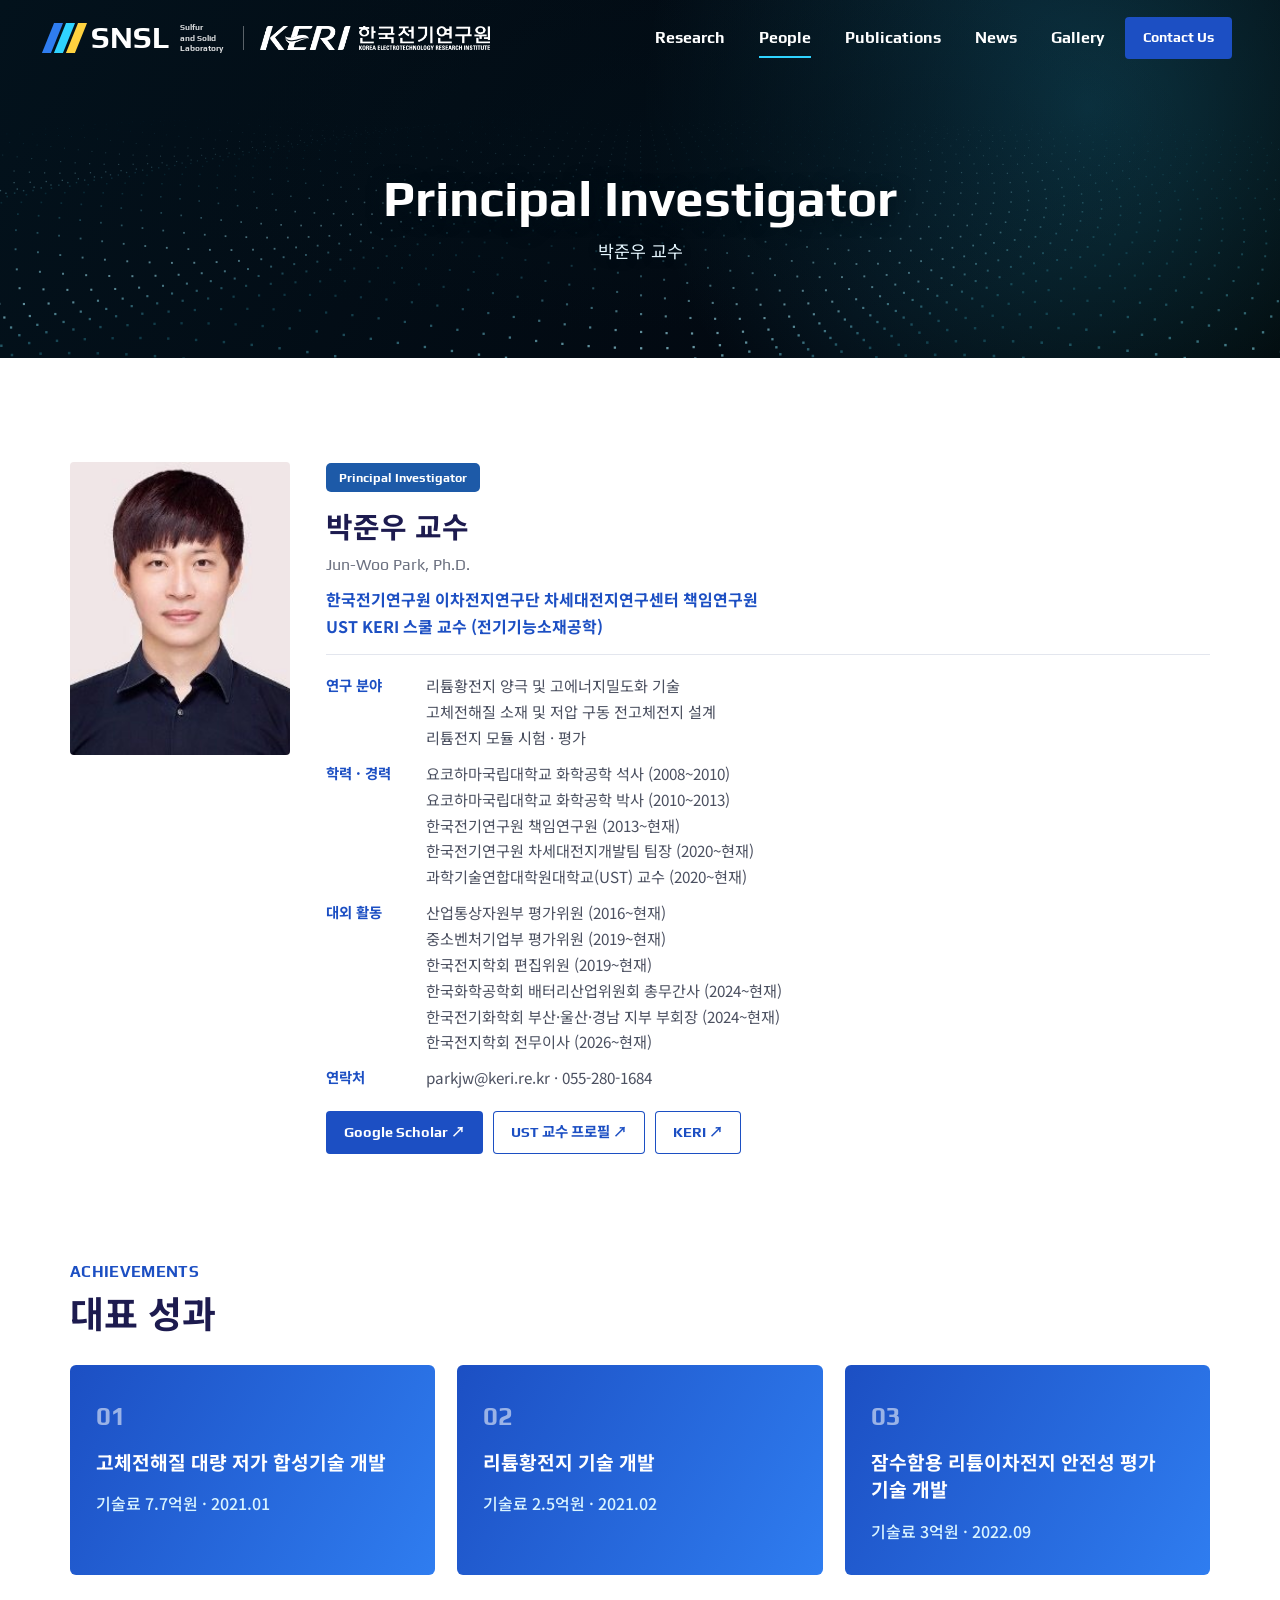
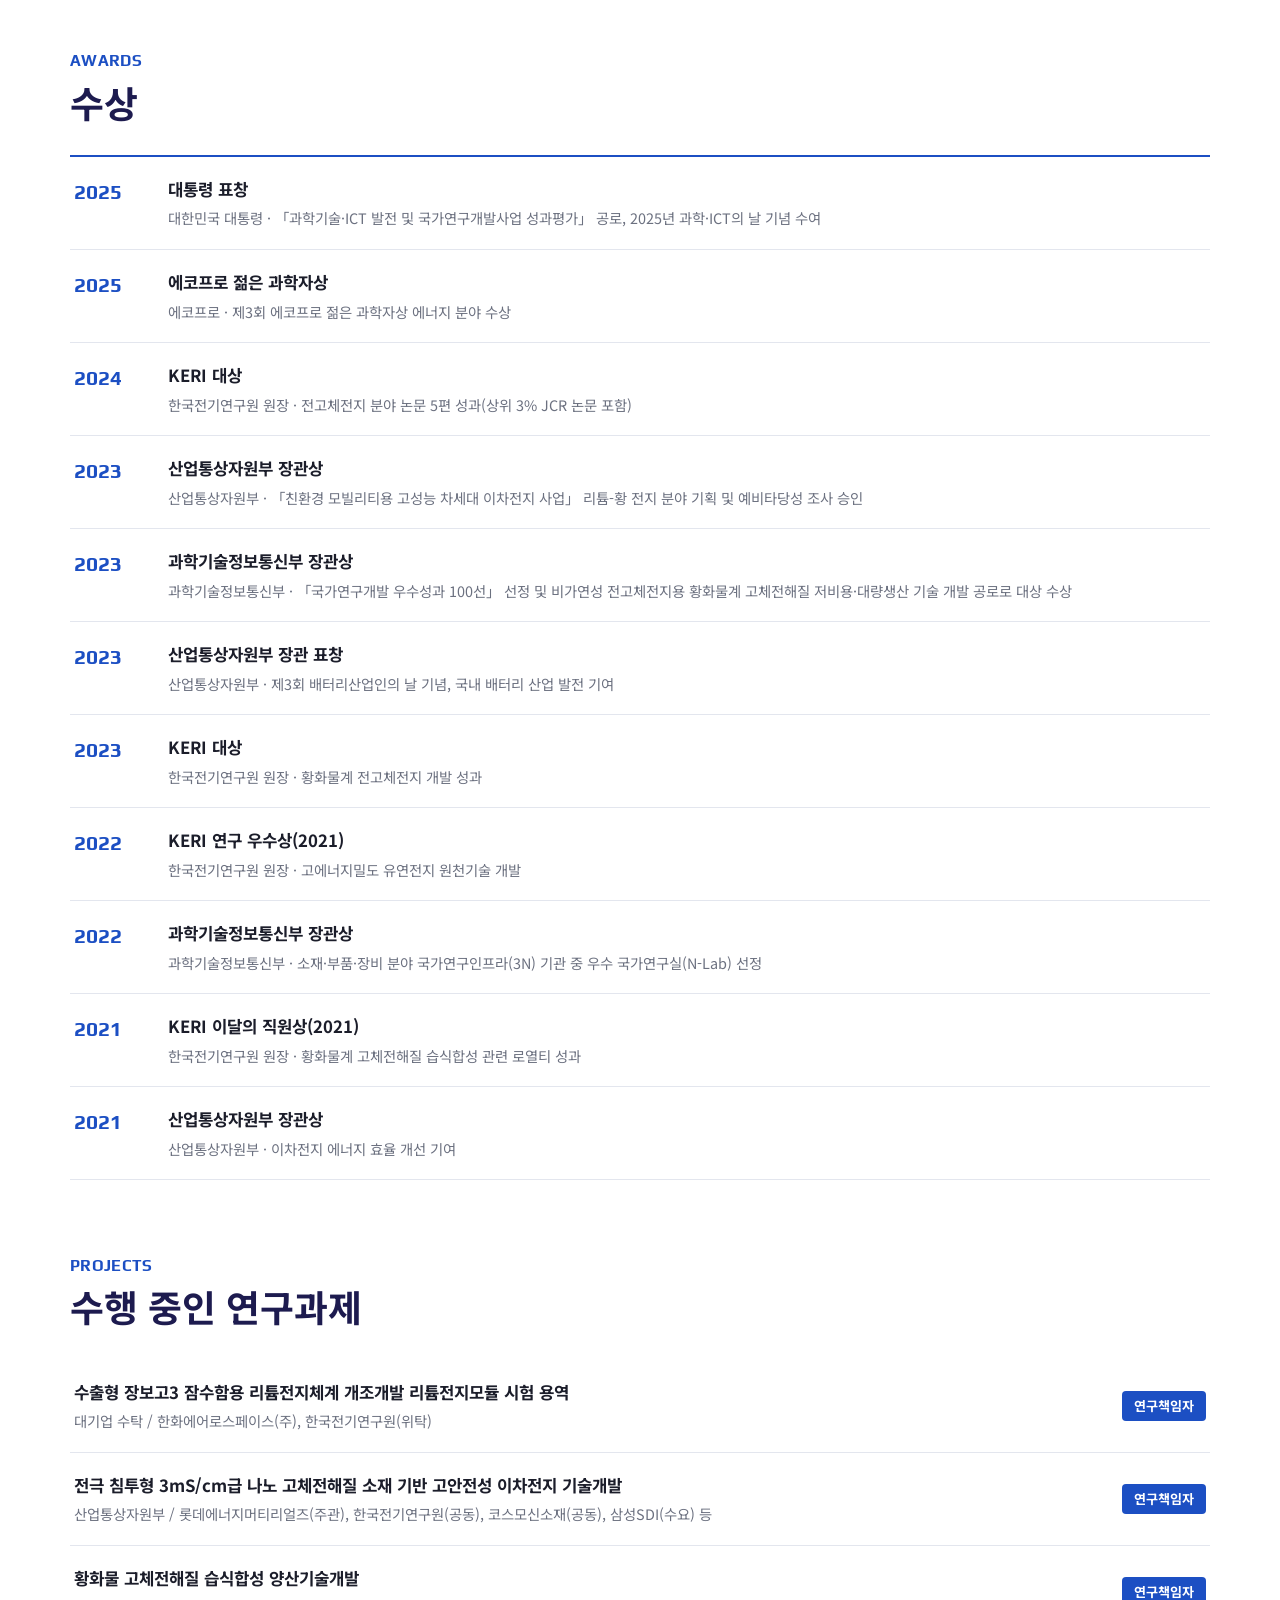
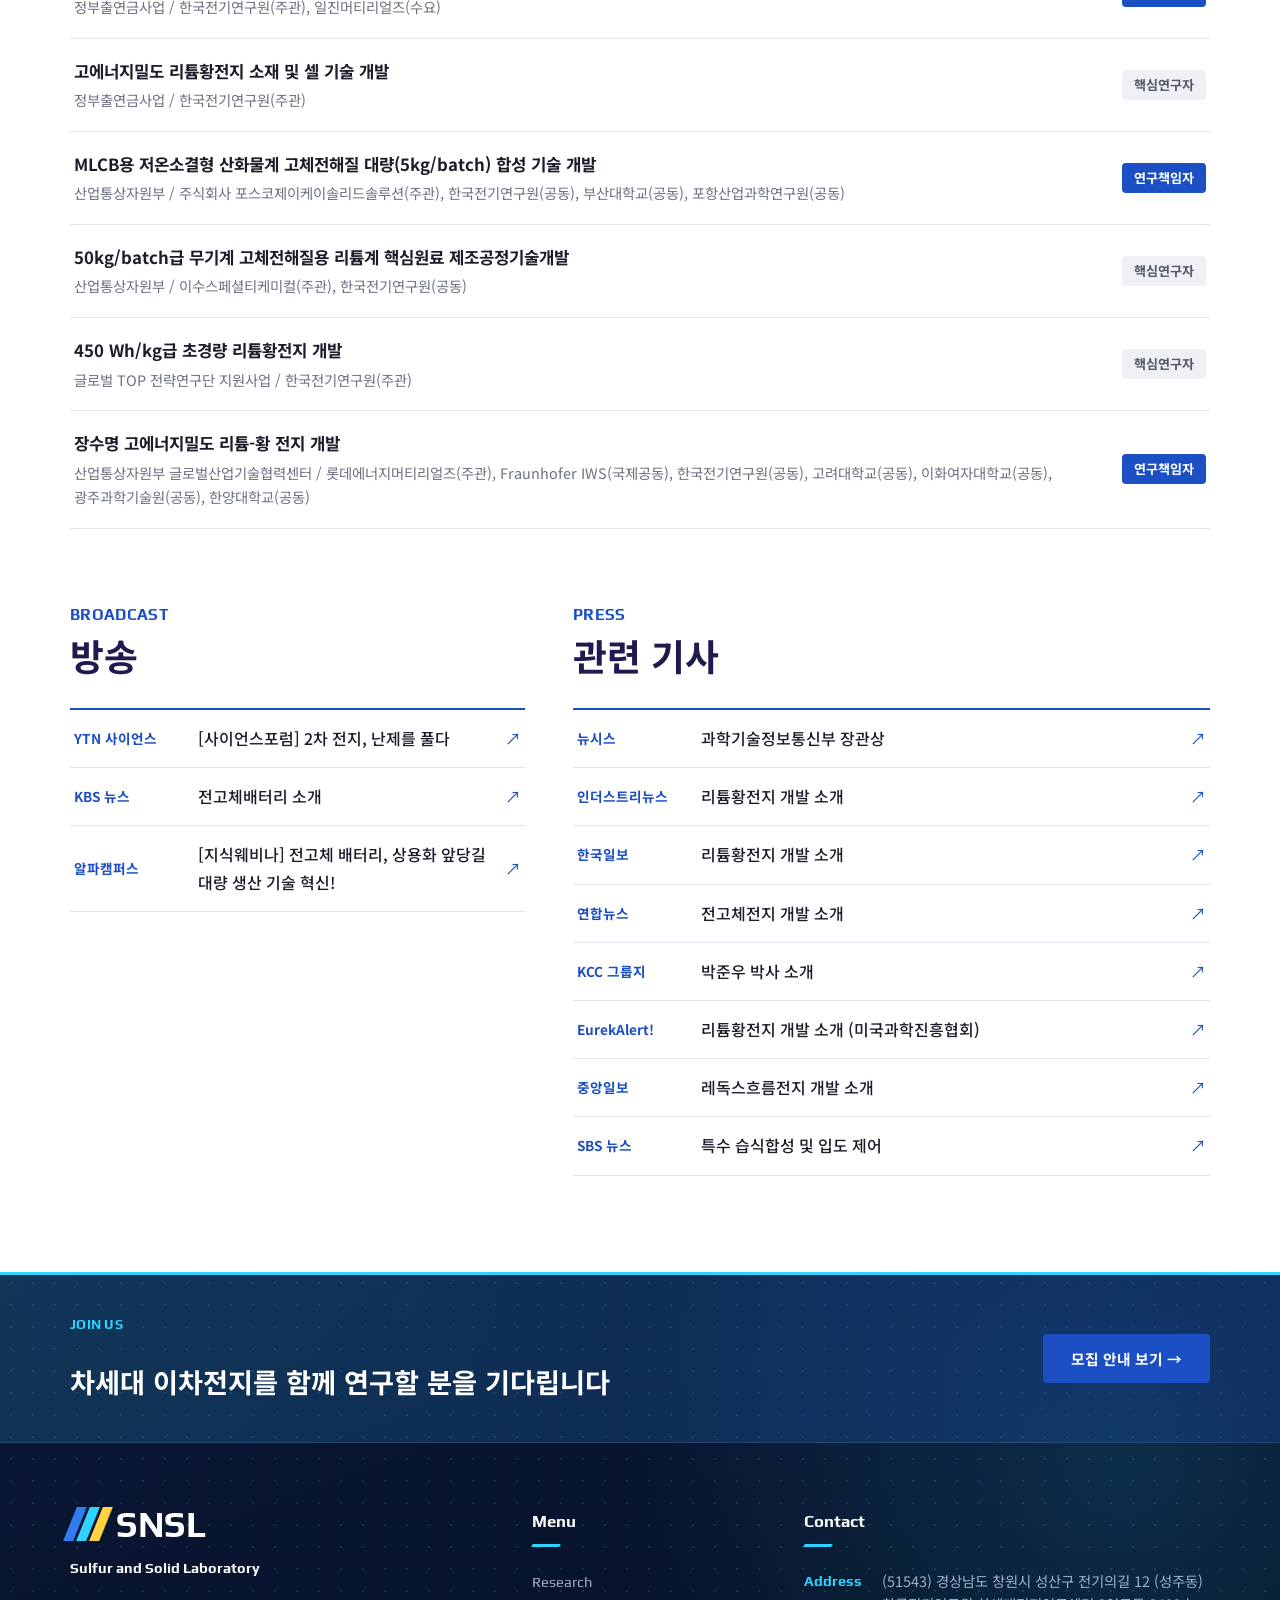
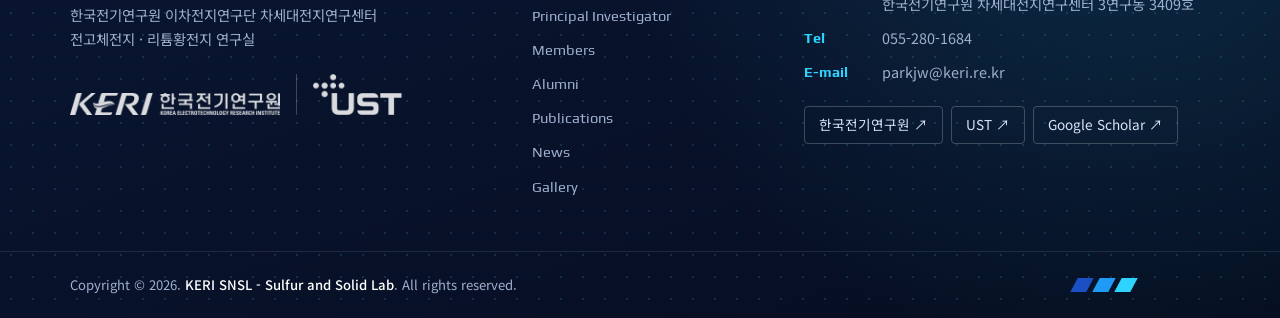
==== commit b00562c6: "Update PI title, member metrics, alumni degrees, and mobile menu" ====
--- a/professor.html
+++ b/professor.html
@@ -9,7 +9,7 @@
   <link href="https://fonts.googleapis.com/css2?family=Noto+Sans+KR:wght@400;500;700&family=Play:wght@400;700&display=swap" rel="stylesheet">
   <link rel="stylesheet" href="style.css">
 </head>
-<body data-page="professor" data-title="Principal Investigator" data-sub="박준우 박사">
+<body data-page="professor" data-title="Principal Investigator" data-sub="박준우 교수">
 <main>
   <section class="section gray">
     <div class="wrap">
--- a/style.css
+++ b/style.css
@@ -477,7 +477,8 @@
 .alum { display: grid; grid-template-columns: 84px 170px 1fr; gap: 22px; align-items: center; padding: 20px 24px; background: #fff; border-radius: 6px; box-shadow: 0 4px 16px rgba(30,40,90,.06); }
 .alum .photo { width: 84px; height: 84px; border-radius: 50%; object-fit: cover; }
 .alum-main b { display: block; font-size: 1.15rem; }
-.alum-main span { color: var(--blue); font-size: .88rem; font-weight: 500; }
+.alum-main span { display: block; color: var(--blue); font-size: .88rem; font-weight: 500; }
+.alum-main span.period { color: var(--muted); font-weight: 400; }
 .alum dl { display: grid; grid-template-columns: 76px 1fr; gap: 4px 14px; margin: 0; padding-left: 22px; border-left: 1px solid var(--line); font-size: .92rem; }
 .alum dt { color: var(--muted); }
 .alum dd { margin: 0; }
@@ -590,3 +591,27 @@
   .js .reveal { opacity: 1; transform: none; transition: none; }
   .hero-bg, .hero-slide, .scroll-down span { transition: none; animation: none; }
 }
+
+/* ---------- 모바일 메뉴 (화면 폭 980px 이하) ----------
+   메뉴 버튼을 누르면 위에서 부드럽게 내려오고, People 은 누르면 아래로 펼쳐집니다. */
+.nav-links .chev { display: none; }
+.nav-toggle span { transition: transform .25s, opacity .2s; }
+@media (max-width: 980px) {
+  .nav-toggle[aria-expanded="true"] span:nth-child(1) { transform: translateY(7px) rotate(45deg); }
+  .nav-toggle[aria-expanded="true"] span:nth-child(2) { opacity: 0; }
+  .nav-toggle[aria-expanded="true"] span:nth-child(3) { transform: translateY(-7px) rotate(-45deg); }
+  .nav-links { display: flex; align-items: stretch; max-height: calc(100vh - 76px); overflow-y: auto; border-radius: 0 0 14px 14px;
+    visibility: hidden; opacity: 0; transform: translateY(-10px); pointer-events: none; transition: opacity .25s, transform .25s, visibility .25s; }
+  .nav-links.open { visibility: visible; opacity: 1; transform: none; pointer-events: auto; }
+  .nav-links > a, .nav-item > a { display: flex; align-items: center; justify-content: space-between; padding: 17px 24px; font-size: 1.05rem; border-top: 1px solid var(--line); border-left: 3px solid transparent; }
+  .nav-links > a.active, .nav-item > a.active { color: var(--blue); border-left-color: var(--blue); }
+  .nav-links .chev { display: block; width: 9px; height: 9px; margin-right: 4px; border-right: 2px solid currentColor; border-bottom: 2px solid currentColor; transform: translateY(-2px) rotate(45deg); transition: transform .3s; }
+  .nav-item.open .chev { transform: translateY(2px) rotate(-135deg); }
+  .nav-item .sub { max-height: 0; overflow: hidden; transition: max-height .35s ease; }
+  .nav-item.open .sub { max-height: 240px; }
+  .nav-item .sub a { padding: 14px 24px 14px 44px; font-size: 1rem; border-left: 3px solid transparent; }
+  .nav-item .sub a.on { color: var(--blue); background: #eaf0fc; border-left-color: var(--blue); }
+}
+@media (max-width: 980px) and (prefers-reduced-motion: reduce) {
+  .nav-links, .nav-item .sub, .nav-links .chev, .nav-toggle span { transition: none; }
+}
